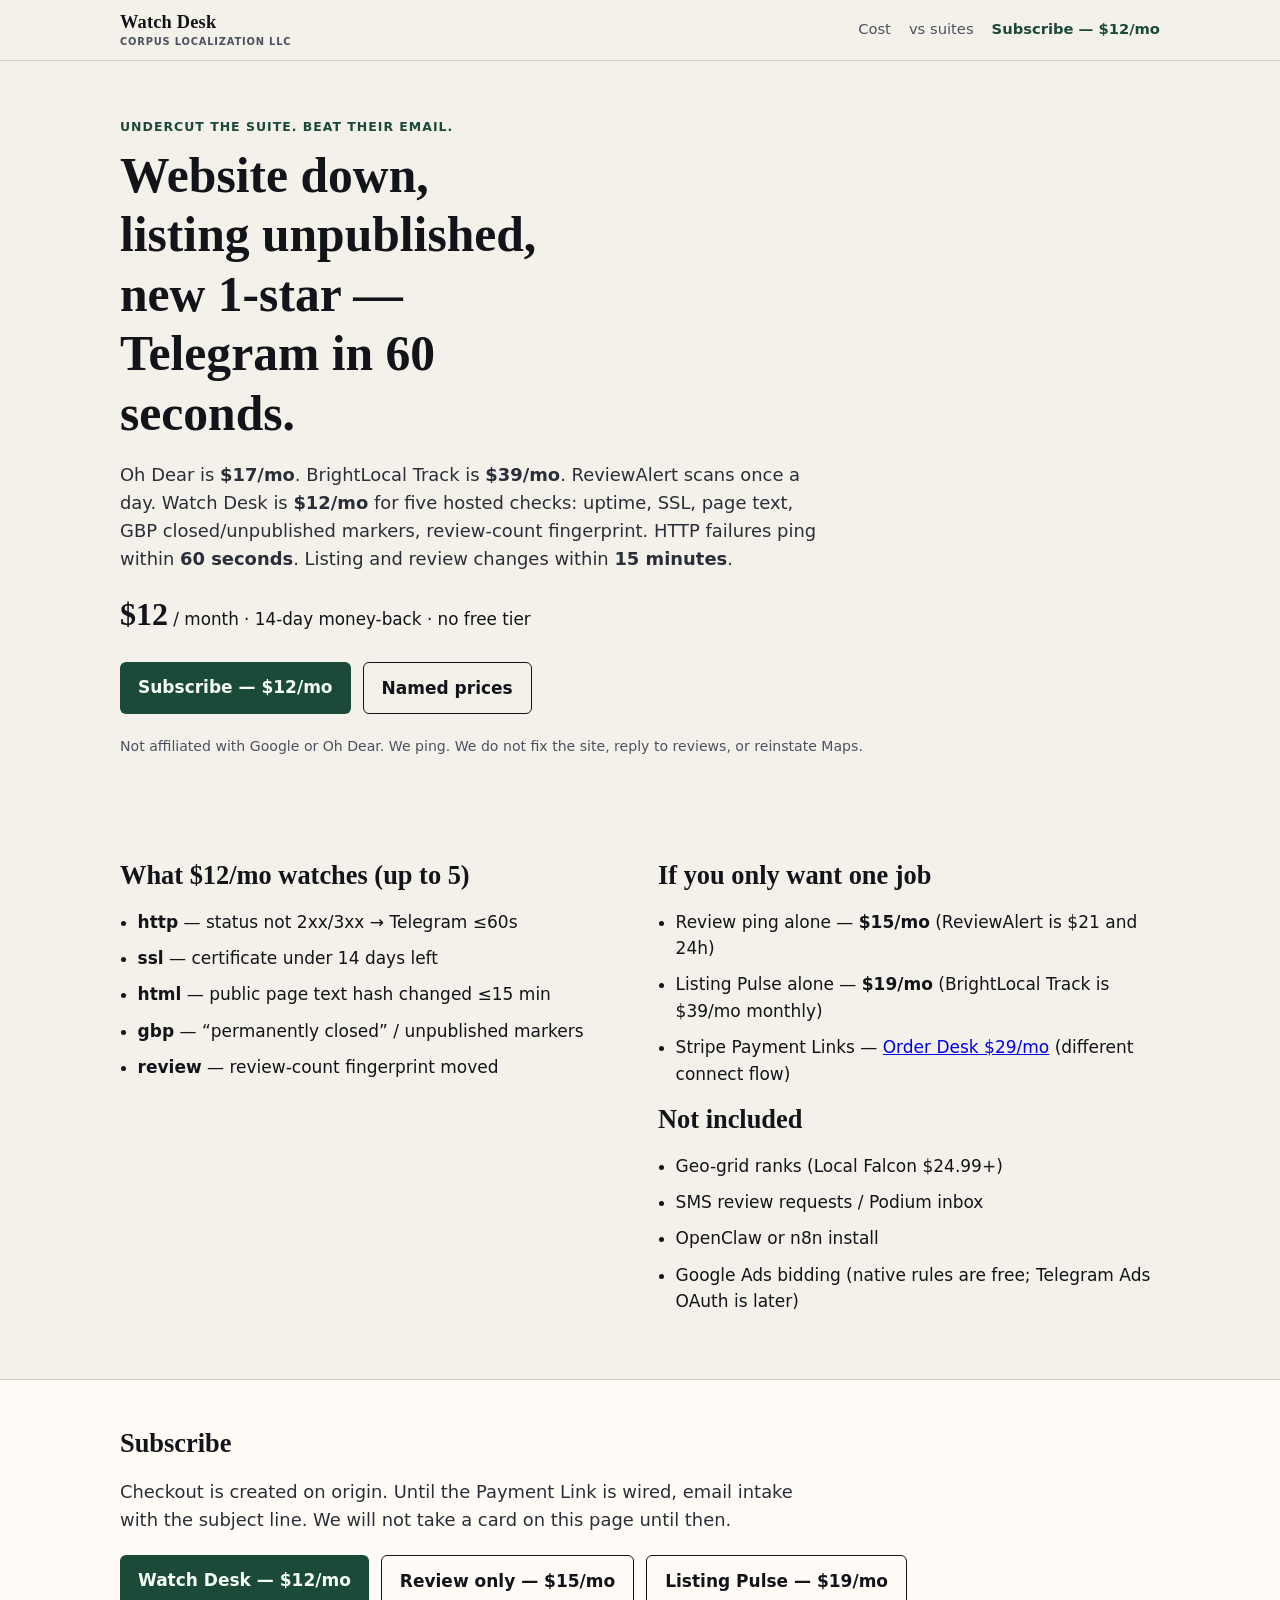
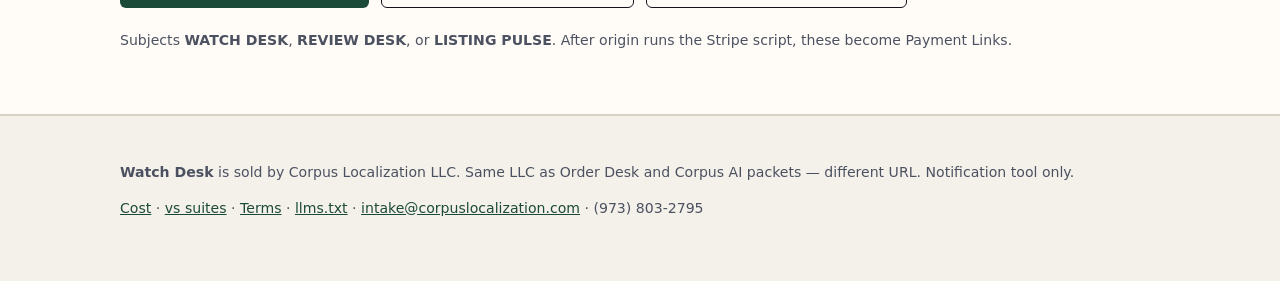
==== index.html @ eca60247 "Watch Desk marketing site (GitHub Pages)" ====
<!DOCTYPE html>
<html lang="en">
<head>
  <meta charset="utf-8">
  <meta name="viewport" content="width=device-width, initial-scale=1">
  <title>Website down, listing unpublished, new 1-star — Telegram in 60 seconds | Watch Desk</title>
  <meta name="description" content="Watch Desk $12/mo. Uptime in 60 seconds, page/GBP/review changes in 15 minutes, SSL 14 days out. Cheaper than Oh Dear $17, faster than ReviewAlert’s 24-hour scan. Not an OpenClaw install.">
  <link rel="canonical" href="https://nshempstead1.github.io/watch-desk/">
  <meta name="robots" content="index,follow">
  <meta property="og:title" content="Watch Desk — undercut the suite, faster Telegram">
  <meta property="og:description" content="$12/mo. 60-second uptime ping. 15-minute listing and review fingerprint. Sold by Corpus Localization LLC.">
  <meta property="og:url" content="https://nshempstead1.github.io/watch-desk/">
  <meta property="og:type" content="website">
  <meta property="og:site_name" content="Watch Desk">
  <link rel="stylesheet" href="styles.css">
  <script type="application/ld+json">
  {
    "@context": "https://schema.org",
    "@type": "FAQPage",
    "mainEntity": [
      {
        "@type": "Question",
        "name": "Is this cheaper than Oh Dear or BrightLocal?",
        "acceptedAnswer": {"@type": "Answer", "text": "Watch Desk is $12/mo for up to 5 checks. Oh Dear Solo is $17/mo for 2 sites. BrightLocal Track is $39/mo monthly. ReviewAlert.ai Basic is $21/mo and scans daily. We do not clone Local Falcon’s geo-grid or Podium’s SMS inbox."}
      },
      {
        "@type": "Question",
        "name": "How fast is the ping?",
        "acceptedAnswer": {"@type": "Answer", "text": "HTTP down: Telegram within 60 seconds of our fetch. HTML, Google listing unpublished markers, and review-count fingerprint: within 15 minutes. SSL: when days-left crosses 14. Second ping if you do not mark done."}
      },
      {
        "@type": "Question",
        "name": "Do you install OpenClaw?",
        "acceptedAnswer": {"@type": "Answer", "text": "No. Hosted checks. You paste your BotFather token. Stripe Payment Link monitoring is a separate product, Order Desk, at $29/mo."}
      }
    ]
  }
  </script>
</head>
<body>
  <header class="top">
    <div class="wrap bar">
      <a class="brand" href="./">Watch Desk <span class="brand-line">Corpus Localization LLC</span></a>
      <nav>
        <a href="cost.html">Cost</a>
        <a href="vs.html">vs suites</a>
        <a class="nav-cta" href="#buy">Subscribe — $12/mo</a>
      </nav>
    </div>
  </header>
  <main>
    <section class="hero">
      <div class="wrap">
        <p class="eyebrow">Undercut the suite. Beat their email.</p>
        <h1>Website down, listing unpublished, new 1-star — Telegram in 60 seconds.</h1>
        <p class="lede">Oh Dear is <strong>$17/mo</strong>. BrightLocal Track is <strong>$39/mo</strong>. ReviewAlert scans once a day. Watch Desk is <strong>$12/mo</strong> for five hosted checks: uptime, SSL, page text, GBP closed/unpublished markers, review-count fingerprint. HTTP failures ping within <strong>60 seconds</strong>. Listing and review changes within <strong>15 minutes</strong>.</p>
        <p class="price-line"><span class="price">$12</span> / month · 14-day money-back · no free tier</p>
        <p class="cta-row">
          <a class="btn" id="buy-btn" href="#buy">Subscribe — $12/mo</a>
          <a class="btn ghost" href="cost.html">Named prices</a>
        </p>
        <p class="fine">Not affiliated with Google or Oh Dear. We ping. We do not fix the site, reply to reviews, or reinstate Maps.</p>
      </div>
    </section>
    <section id="whats-in">
      <div class="wrap split">
        <div>
          <h2>What $12/mo watches (up to 5)</h2>
          <ul class="checks">
            <li><strong>http</strong> — status not 2xx/3xx → Telegram ≤60s</li>
            <li><strong>ssl</strong> — certificate under 14 days left</li>
            <li><strong>html</strong> — public page text hash changed ≤15 min</li>
            <li><strong>gbp</strong> — “permanently closed” / unpublished markers</li>
            <li><strong>review</strong> — review-count fingerprint moved</li>
          </ul>
        </div>
        <div>
          <h2>If you only want one job</h2>
          <ul class="checks">
            <li>Review ping alone — <strong>$15/mo</strong> (ReviewAlert is $21 and 24h)</li>
            <li>Listing Pulse alone — <strong>$19/mo</strong> (BrightLocal Track is $39/mo monthly)</li>
            <li>Stripe Payment Links — <a href="https://nshempstead1.github.io/order-desk/">Order Desk $29/mo</a> (different connect flow)</li>
          </ul>
          <h2>Not included</h2>
          <ul class="no">
            <li>Geo-grid ranks (Local Falcon $24.99+)</li>
            <li>SMS review requests / Podium inbox</li>
            <li>OpenClaw or n8n install</li>
            <li>Google Ads bidding (native rules are free; Telegram Ads OAuth is later)</li>
          </ul>
        </div>
      </div>
    </section>
    <section class="alt" id="buy">
      <div class="wrap buy">
        <h2>Subscribe</h2>
        <p class="lede">Checkout is created on origin. Until the Payment Link is wired, email intake with the subject line. We will not take a card on this page until then.</p>
        <p class="cta-row">
          <a class="btn" id="pay-btn" href="mailto:intake@corpuslocalization.com?subject=WATCH%20DESK">Watch Desk — $12/mo</a>
          <a class="btn ghost" href="mailto:intake@corpuslocalization.com?subject=REVIEW%20DESK">Review only — $15/mo</a>
          <a class="btn ghost" href="mailto:intake@corpuslocalization.com?subject=LISTING%20PULSE">Listing Pulse — $19/mo</a>
        </p>
        <p class="fine">Subjects <strong>WATCH DESK</strong>, <strong>REVIEW DESK</strong>, or <strong>LISTING PULSE</strong>. After origin runs the Stripe script, these become Payment Links.</p>
      </div>
    </section>
  </main>
  <footer>
    <div class="wrap">
      <p><strong>Watch Desk</strong> is sold by Corpus Localization LLC. Same LLC as Order Desk and Corpus AI packets — different URL. Notification tool only.</p>
      <p><a href="cost.html">Cost</a> · <a href="vs.html">vs suites</a> · <a href="terms.html">Terms</a> · <a href="llms.txt">llms.txt</a> · <a href="mailto:intake@corpuslocalization.com">intake@corpuslocalization.com</a> · (973) 803-2795</p>
    </div>
  </footer>
</body>
</html>
---- styles.css ----
:root {
  --ink: #12141a;
  --muted: #4b5160;
  --bg: #f4f1ea;
  --paper: #fffcf7;
  --line: #d9d3c7;
  --accent: #1c4a38;
  --accent-2: #16392c;
  --us: #e8f0eb;
  --no: #6b2c2c;
  --font: "Iowan Old Style", "Palatino Linotype", Palatino, Georgia, serif;
  --sans: "Avenir Next", "Segoe UI", system-ui, sans-serif;
}
* { box-sizing: border-box; }
html { scroll-behavior: smooth; }
body {
  margin: 0;
  color: var(--ink);
  background: var(--bg);
  font-family: var(--sans);
  font-size: 17px;
  line-height: 1.55;
}
.wrap { width: min(1040px, calc(100% - 32px)); margin: 0 auto; }
.top {
  position: sticky; top: 0; z-index: 5;
  background: rgba(244,241,234,.92);
  backdrop-filter: blur(8px);
  border-bottom: 1px solid var(--line);
}
.bar { display: flex; align-items: center; justify-content: space-between; gap: 16px; padding: 12px 0; }
.brand {
  display: flex;
  flex-direction: column;
  font-family: var(--font);
  font-weight: 700;
  font-size: 1.15rem;
  color: var(--ink);
  text-decoration: none;
  letter-spacing: .01em;
  line-height: 1.15;
}
.brand-line {
  font-family: var(--sans);
  font-size: .62rem;
  font-weight: 650;
  letter-spacing: .08em;
  text-transform: uppercase;
  color: var(--muted);
  margin-top: 3px;
}
nav { display: flex; gap: 18px; align-items: center; flex-wrap: wrap; }
nav a { color: var(--muted); text-decoration: none; font-size: .92rem; }
nav a:hover { color: var(--ink); }
.nav-cta { color: var(--accent) !important; font-weight: 650; }
.hero { padding: 56px 0 40px; }
h1, h2 { font-family: var(--font); line-height: 1.2; margin: 0 0 16px; }
h1 { font-size: clamp(2rem, 4.2vw, 3.1rem); max-width: 18ch; }
h2 { font-size: 1.65rem; }
.eyebrow { text-transform: uppercase; letter-spacing: .08em; font-size: .78rem; color: var(--accent); font-weight: 700; margin: 0 0 10px; }
.lede { font-size: 1.12rem; max-width: 62ch; color: #2a2e38; }
.price-line { font-size: 1.05rem; }
.price { font-family: var(--font); font-size: 2rem; font-weight: 700; }
.cta-row { display: flex; gap: 12px; flex-wrap: wrap; margin: 22px 0; }
.btn {
  display: inline-block;
  background: var(--accent);
  color: #f7fff9;
  text-decoration: none;
  padding: 12px 18px;
  border-radius: 6px;
  font-weight: 650;
}
.btn:hover { background: var(--accent-2); }
.btn.ghost { background: transparent; color: var(--ink); border: 1px solid var(--ink); }
button.btn { border: 0; cursor: pointer; font: inherit; }
.fine { color: var(--muted); font-size: .88rem; }
section { padding: 48px 0; }
section.alt { background: var(--paper); border-block: 1px solid var(--line); }
.split { display: grid; grid-template-columns: 1fr 1fr; gap: 36px; }
ul.checks, ul.no { padding-left: 1.1rem; }
ul.checks li { margin: 0 0 10px; }
ul.no li { margin: 0 0 10px; }
.table-wrap { overflow-x: auto; margin: 20px 0; }
table { width: 100%; border-collapse: collapse; font-size: .95rem; }
th, td { text-align: left; padding: 10px 12px; border-bottom: 1px solid var(--line); vertical-align: top; }
th { font-size: .78rem; text-transform: uppercase; letter-spacing: .06em; color: var(--muted); }
tr.us { background: var(--us); font-weight: 600; }
ol.steps { padding-left: 1.2rem; }
ol.steps li { margin: 0 0 14px; max-width: 70ch; }
details { border-bottom: 1px solid var(--line); padding: 12px 0; }
summary { cursor: pointer; font-weight: 650; }
details p { margin: 8px 0 0; max-width: 70ch; }
.buy { text-align: left; }
.article h1 { max-width: 28ch; }
.article p, .article li { max-width: 70ch; }
.article h3 { font-family: var(--font); font-size: 1.2rem; margin: 28px 0 8px; }
footer { padding: 32px 0 48px; color: var(--muted); font-size: .88rem; border-top: 1px solid var(--line); }
footer a { color: var(--accent); }
label { display: block; font-weight: 650; margin: 16px 0 6px; }
input, textarea, select {
  width: 100%; max-width: 40rem; padding: 10px 12px;
  border: 1px solid var(--line); border-radius: 6px;
  font: inherit; background: var(--paper); color: var(--ink);
}
.flash { padding: 12px 14px; background: var(--us); border: 1px solid var(--line); border-radius: 6px; }
code, .mono { font-family: ui-monospace, SFMono-Regular, Menlo, monospace; font-size: .9em; word-break: break-all; }
@media (max-width: 800px) {
  .split { grid-template-columns: 1fr; }
  nav .nav-cta { display: none; }
  h1 { max-width: none; }
}
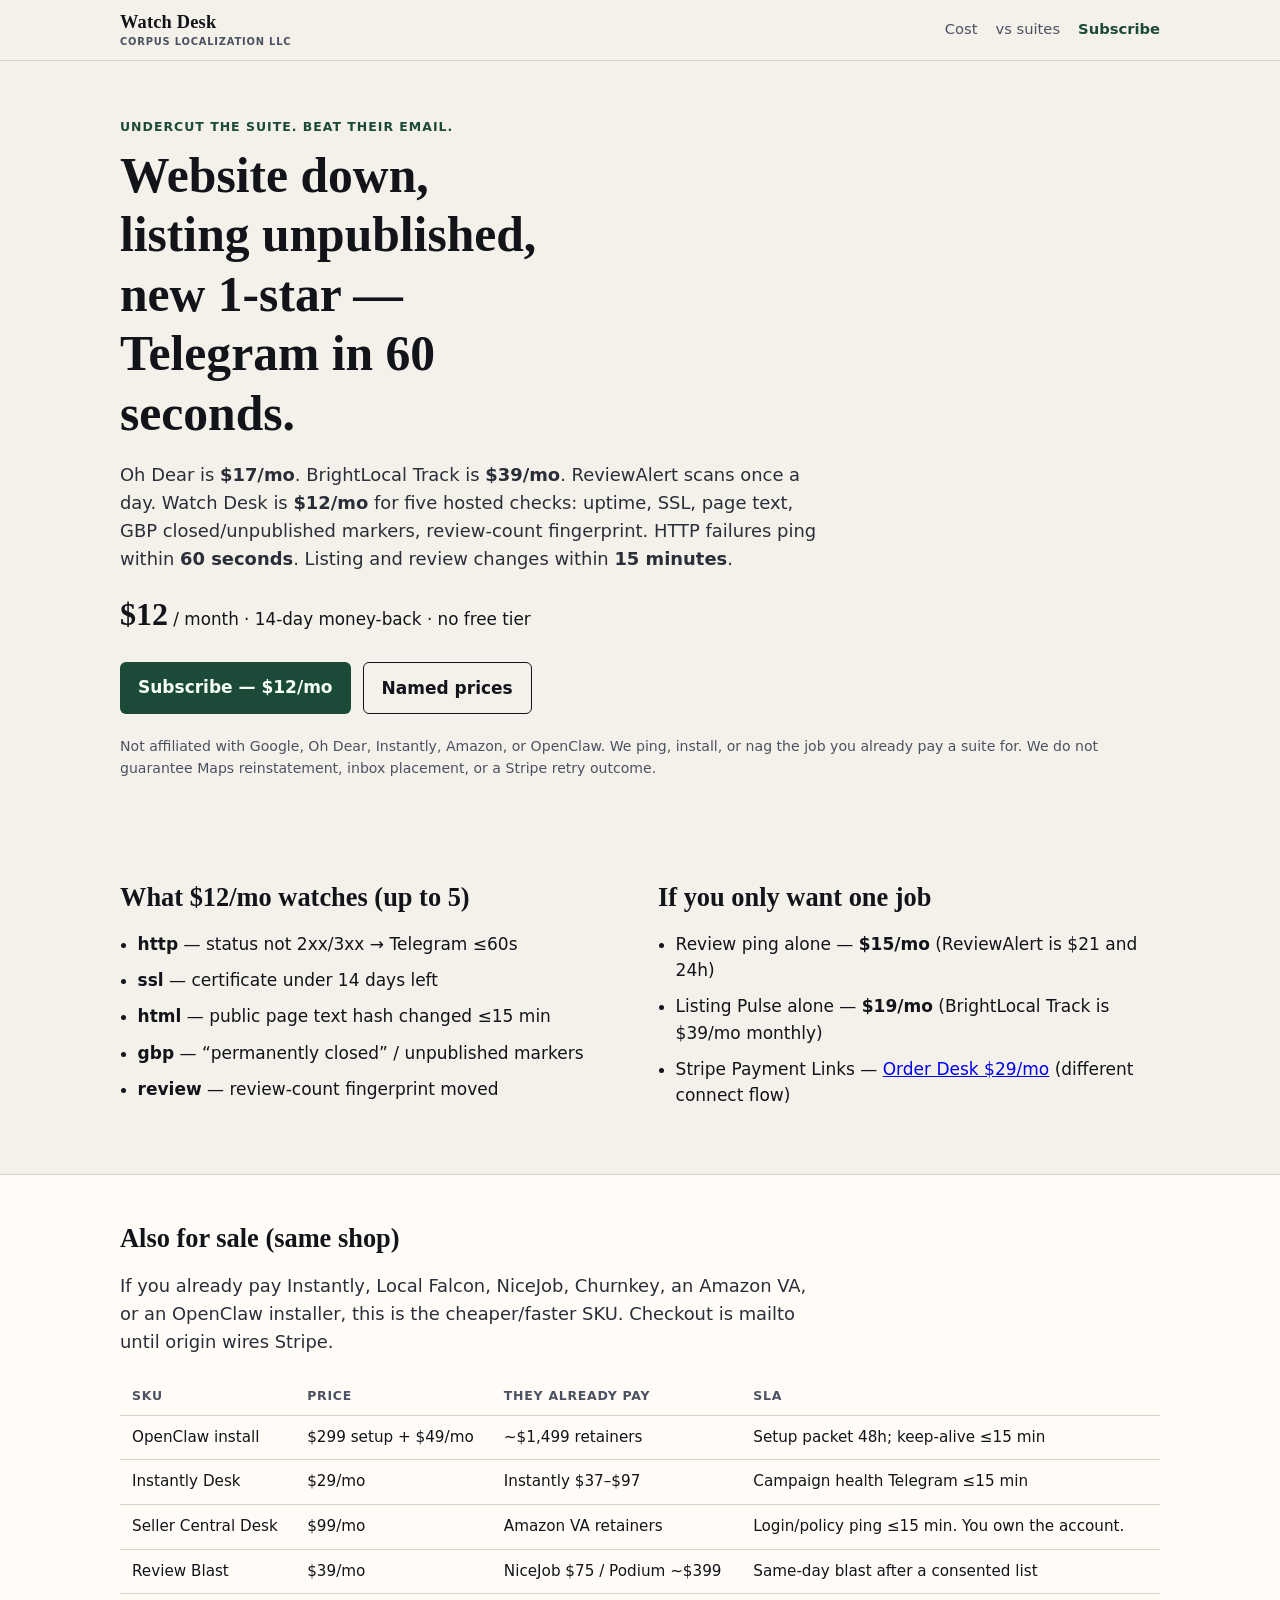
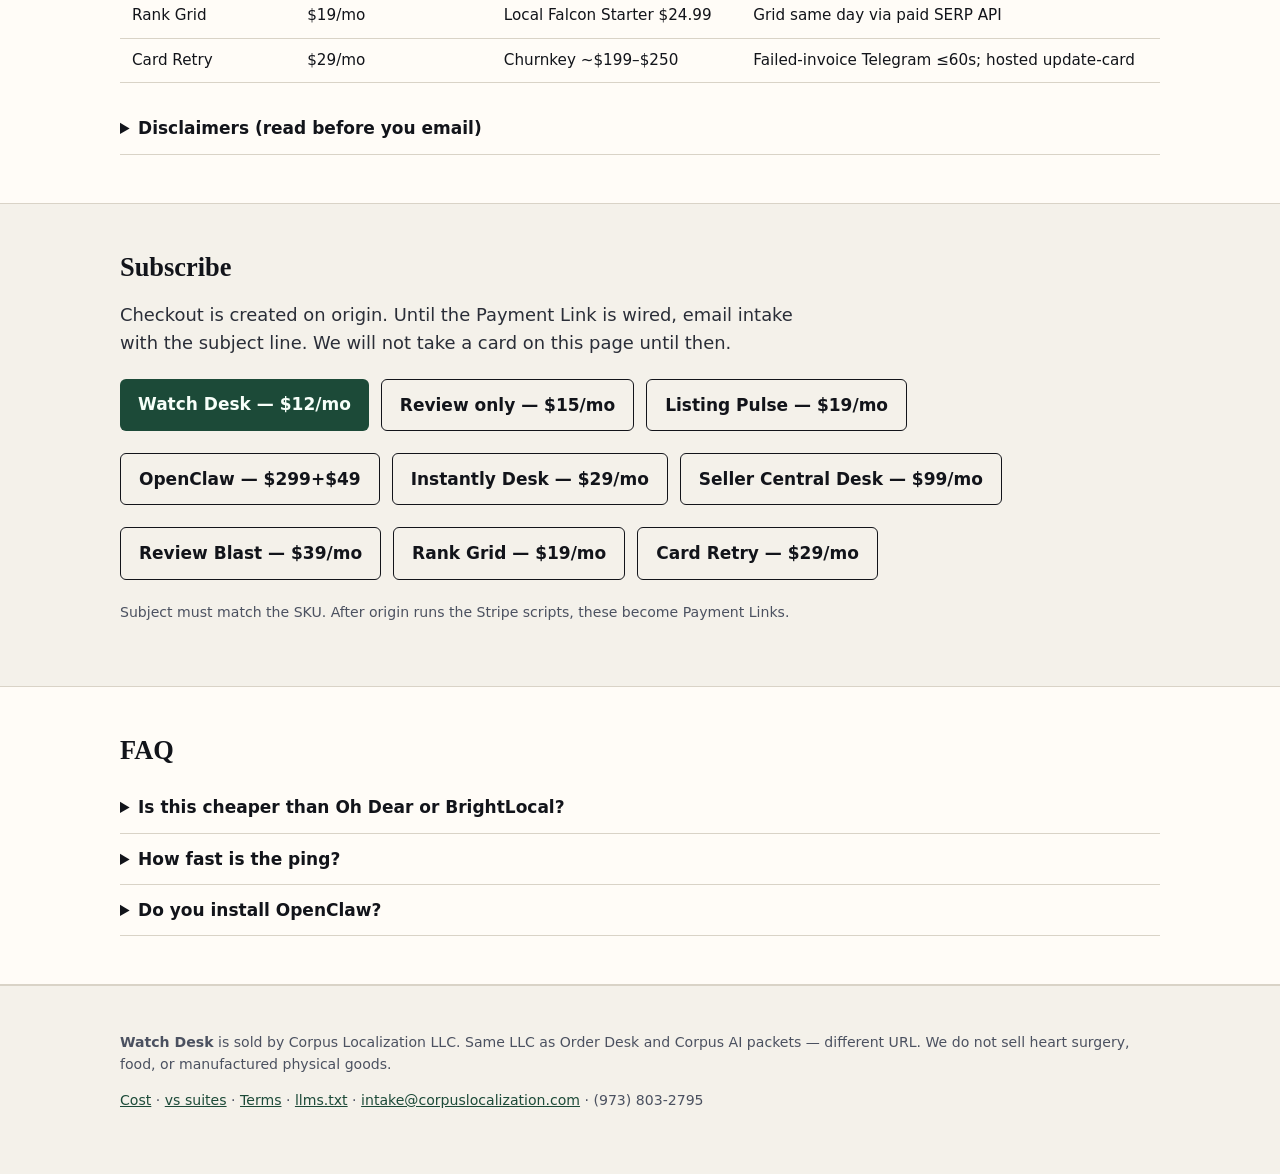
==== commit 5871fdfa: "List OpenClaw, Instantly, Seller Central, Review Blast, Rank Grid, Card Retry as SKUs" ====
--- a/index.html
+++ b/index.html
@@ -4,11 +4,11 @@
   <meta charset="utf-8">
   <meta name="viewport" content="width=device-width, initial-scale=1">
   <title>Website down, listing unpublished, new 1-star — Telegram in 60 seconds | Watch Desk</title>
-  <meta name="description" content="Watch Desk $12/mo. Uptime in 60 seconds, page/GBP/review changes in 15 minutes, SSL 14 days out. Cheaper than Oh Dear $17, faster than ReviewAlert’s 24-hour scan. Not an OpenClaw install.">
+  <meta name="description" content="Watch Desk $12/mo uptime in 60 seconds. Also: OpenClaw $299+$49, Instantly Desk $29, Seller Central Desk $99, Review Blast $39, Rank Grid $19, Card Retry $29. Cheaper and faster than the suite.">
   <link rel="canonical" href="https://nshempstead1.github.io/watch-desk/">
   <meta name="robots" content="index,follow">
   <meta property="og:title" content="Watch Desk — undercut the suite, faster Telegram">
-  <meta property="og:description" content="$12/mo. 60-second uptime ping. 15-minute listing and review fingerprint. Sold by Corpus Localization LLC.">
+  <meta property="og:description" content="$12/mo watchdog plus OpenClaw, Instantly, Seller Central, SMS review, rank grid, and card-retry SKUs. Sold by Corpus Localization LLC.">
   <meta property="og:url" content="https://nshempstead1.github.io/watch-desk/">
   <meta property="og:type" content="website">
   <meta property="og:site_name" content="Watch Desk">
@@ -21,17 +21,17 @@
       {
         "@type": "Question",
         "name": "Is this cheaper than Oh Dear or BrightLocal?",
-        "acceptedAnswer": {"@type": "Answer", "text": "Watch Desk is $12/mo for up to 5 checks. Oh Dear Solo is $17/mo for 2 sites. BrightLocal Track is $39/mo monthly. ReviewAlert.ai Basic is $21/mo and scans daily. We do not clone Local Falcon’s geo-grid or Podium’s SMS inbox."}
+        "acceptedAnswer": {"@type": "Answer", "text": "Watch Desk is $12/mo for up to 5 checks. Oh Dear Solo is $17/mo for 2 sites. BrightLocal Track is $39/mo monthly. ReviewAlert.ai Basic is $21/mo and scans daily. Rank Grid is $19/mo vs Local Falcon Starter $24.99. Review Blast is $39/mo vs NiceJob $75 and Podium about $399."}
       },
       {
         "@type": "Question",
         "name": "How fast is the ping?",
-        "acceptedAnswer": {"@type": "Answer", "text": "HTTP down: Telegram within 60 seconds of our fetch. HTML, Google listing unpublished markers, and review-count fingerprint: within 15 minutes. SSL: when days-left crosses 14. Second ping if you do not mark done."}
+        "acceptedAnswer": {"@type": "Answer", "text": "HTTP down: Telegram within 60 seconds of our fetch. HTML, Google listing unpublished markers, and review-count fingerprint: within 15 minutes. SSL: when days-left crosses 14. Failed-invoice Card Retry: within 60 seconds. OpenClaw setup packet in 48 hours."}
       },
       {
         "@type": "Question",
         "name": "Do you install OpenClaw?",
-        "acceptedAnswer": {"@type": "Answer", "text": "No. Hosted checks. You paste your BotFather token. Stripe Payment Link monitoring is a separate product, Order Desk, at $29/mo."}
+        "acceptedAnswer": {"@type": "Answer", "text": "Yes. OpenClaw install is $299 setup plus $49/mo keep-alive. We install your bot. Stripe Payment Link monitoring is a separate product, Order Desk, at $29/mo."}
       }
     ]
   }
@@ -44,7 +44,7 @@
       <nav>
         <a href="cost.html">Cost</a>
         <a href="vs.html">vs suites</a>
-        <a class="nav-cta" href="#buy">Subscribe — $12/mo</a>
+        <a class="nav-cta" href="#buy">Subscribe</a>
       </nav>
     </div>
   </header>
@@ -59,7 +59,7 @@
           <a class="btn" id="buy-btn" href="#buy">Subscribe — $12/mo</a>
           <a class="btn ghost" href="cost.html">Named prices</a>
         </p>
-        <p class="fine">Not affiliated with Google or Oh Dear. We ping. We do not fix the site, reply to reviews, or reinstate Maps.</p>
+        <p class="fine">Not affiliated with Google, Oh Dear, Instantly, Amazon, or OpenClaw. We ping, install, or nag the job you already pay a suite for. We do not guarantee Maps reinstatement, inbox placement, or a Stripe retry outcome.</p>
       </div>
     </section>
     <section id="whats-in">
@@ -81,17 +81,33 @@
             <li>Listing Pulse alone — <strong>$19/mo</strong> (BrightLocal Track is $39/mo monthly)</li>
             <li>Stripe Payment Links — <a href="https://nshempstead1.github.io/order-desk/">Order Desk $29/mo</a> (different connect flow)</li>
           </ul>
-          <h2>Not included</h2>
-          <ul class="no">
-            <li>Geo-grid ranks (Local Falcon $24.99+)</li>
-            <li>SMS review requests / Podium inbox</li>
-            <li>OpenClaw or n8n install</li>
-            <li>Google Ads bidding (native rules are free; Telegram Ads OAuth is later)</li>
-          </ul>
         </div>
       </div>
     </section>
-    <section class="alt" id="buy">
+    <section class="alt" id="also">
+      <div class="wrap">
+        <h2>Also for sale (same shop)</h2>
+        <p class="lede">If you already pay Instantly, Local Falcon, NiceJob, Churnkey, an Amazon VA, or an OpenClaw installer, this is the cheaper/faster SKU. Checkout is mailto until origin wires Stripe.</p>
+        <div class="table-wrap">
+          <table>
+            <thead><tr><th>SKU</th><th>Price</th><th>They already pay</th><th>SLA</th></tr></thead>
+            <tbody>
+              <tr><td>OpenClaw install</td><td class="us">$299 setup + $49/mo</td><td>~$1,499 retainers</td><td>Setup packet 48h; keep-alive ≤15 min</td></tr>
+              <tr><td>Instantly Desk</td><td class="us">$29/mo</td><td>Instantly $37–$97</td><td>Campaign health Telegram ≤15 min</td></tr>
+              <tr><td>Seller Central Desk</td><td class="us">$99/mo</td><td>Amazon VA retainers</td><td>Login/policy ping ≤15 min. You own the account.</td></tr>
+              <tr><td>Review Blast</td><td class="us">$39/mo</td><td>NiceJob $75 / Podium ~$399</td><td>Same-day blast after a consented list</td></tr>
+              <tr><td>Rank Grid</td><td class="us">$19/mo</td><td>Local Falcon Starter $24.99</td><td>Grid same day via paid SERP API</td></tr>
+              <tr><td>Card Retry</td><td class="us">$29/mo</td><td>Churnkey ~$199–$250</td><td>Failed-invoice Telegram ≤60s; hosted update-card</td></tr>
+            </tbody>
+          </table>
+        </div>
+        <details>
+          <summary>Disclaimers (read before you email)</summary>
+          <p>OpenClaw: we install <strong>your</strong> bot on our VPS or yours. Instantly Desk: deliverability is not guaranteed; we do not launder spam. Seller Central: Amazon may ban third-party logins; you can revoke; this is <strong>not</strong> the $299 no-login POA packet and not a reinstatement guarantee. Review Blast: you warrant TCPA consent; we refuse lists without a consent column; 10DLC is your Twilio brand. Rank Grid: coordinates you give us; not Local Falcon’s exact UI in week one. Card Retry: we never store PAN; Stripe Smart Retries stay in <strong>your</strong> Stripe.</p>
+        </details>
+      </div>
+    </section>
+    <section id="buy">
       <div class="wrap buy">
         <h2>Subscribe</h2>
         <p class="lede">Checkout is created on origin. Until the Payment Link is wired, email intake with the subject line. We will not take a card on this page until then.</p>
@@ -100,13 +116,40 @@
           <a class="btn ghost" href="mailto:intake@corpuslocalization.com?subject=REVIEW%20DESK">Review only — $15/mo</a>
           <a class="btn ghost" href="mailto:intake@corpuslocalization.com?subject=LISTING%20PULSE">Listing Pulse — $19/mo</a>
         </p>
-        <p class="fine">Subjects <strong>WATCH DESK</strong>, <strong>REVIEW DESK</strong>, or <strong>LISTING PULSE</strong>. After origin runs the Stripe script, these become Payment Links.</p>
+        <p class="cta-row">
+          <a class="btn ghost" href="mailto:intake@corpuslocalization.com?subject=OPENCLAW%20INSTALL">OpenClaw — $299+$49</a>
+          <a class="btn ghost" href="mailto:intake@corpuslocalization.com?subject=INSTANTLY%20DESK">Instantly Desk — $29/mo</a>
+          <a class="btn ghost" href="mailto:intake@corpuslocalization.com?subject=SELLER%20CENTRAL%20DESK">Seller Central Desk — $99/mo</a>
+        </p>
+        <p class="cta-row">
+          <a class="btn ghost" href="mailto:intake@corpuslocalization.com?subject=REVIEW%20BLAST">Review Blast — $39/mo</a>
+          <a class="btn ghost" href="mailto:intake@corpuslocalization.com?subject=RANK%20GRID">Rank Grid — $19/mo</a>
+          <a class="btn ghost" href="mailto:intake@corpuslocalization.com?subject=CARD%20RETRY">Card Retry — $29/mo</a>
+        </p>
+        <p class="fine">Subject must match the SKU. After origin runs the Stripe scripts, these become Payment Links.</p>
+      </div>
+    </section>
+    <section class="alt" id="faq">
+      <div class="wrap">
+        <h2>FAQ</h2>
+        <details>
+          <summary>Is this cheaper than Oh Dear or BrightLocal?</summary>
+          <p>Watch Desk is $12/mo for up to 5 checks. Oh Dear Solo is $17/mo for 2 sites. BrightLocal Track is $39/mo monthly. ReviewAlert.ai Basic is $21/mo and scans daily. Rank Grid is $19/mo vs Local Falcon Starter $24.99. Review Blast is $39/mo vs NiceJob $75 and Podium about $399.</p>
+        </details>
+        <details>
+          <summary>How fast is the ping?</summary>
+          <p>HTTP down: Telegram within 60 seconds of our fetch. HTML, Google listing unpublished markers, and review-count fingerprint: within 15 minutes. SSL: when days-left crosses 14. Failed-invoice Card Retry: within 60 seconds. OpenClaw setup packet in 48 hours.</p>
+        </details>
+        <details>
+          <summary>Do you install OpenClaw?</summary>
+          <p>Yes. OpenClaw install is $299 setup plus $49/mo keep-alive. We install your bot. Stripe Payment Link monitoring is a separate product, Order Desk, at $29/mo.</p>
+        </details>
       </div>
     </section>
   </main>
   <footer>
     <div class="wrap">
-      <p><strong>Watch Desk</strong> is sold by Corpus Localization LLC. Same LLC as Order Desk and Corpus AI packets — different URL. Notification tool only.</p>
+      <p><strong>Watch Desk</strong> is sold by Corpus Localization LLC. Same LLC as Order Desk and Corpus AI packets — different URL. We do not sell heart surgery, food, or manufactured physical goods.</p>
       <p><a href="cost.html">Cost</a> · <a href="vs.html">vs suites</a> · <a href="terms.html">Terms</a> · <a href="llms.txt">llms.txt</a> · <a href="mailto:intake@corpuslocalization.com">intake@corpuslocalization.com</a> · (973) 803-2795</p>
     </div>
   </footer>
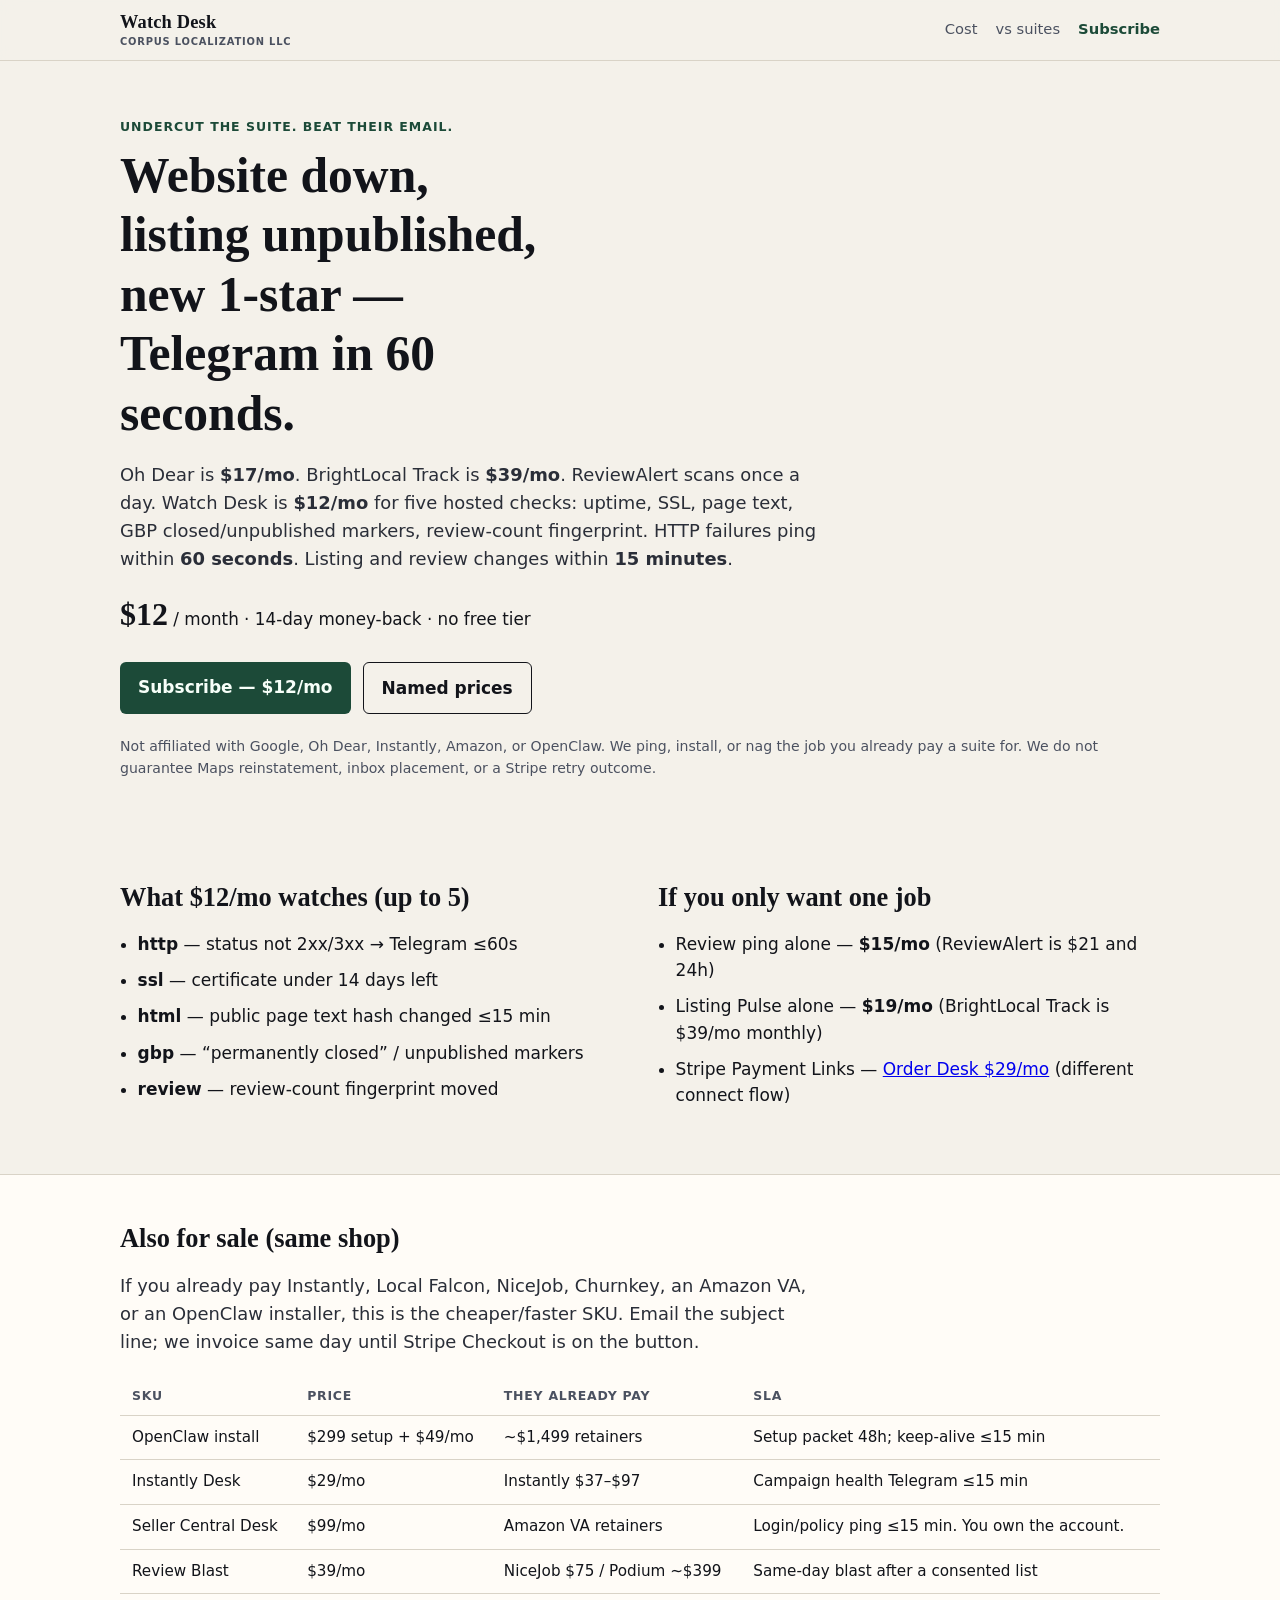
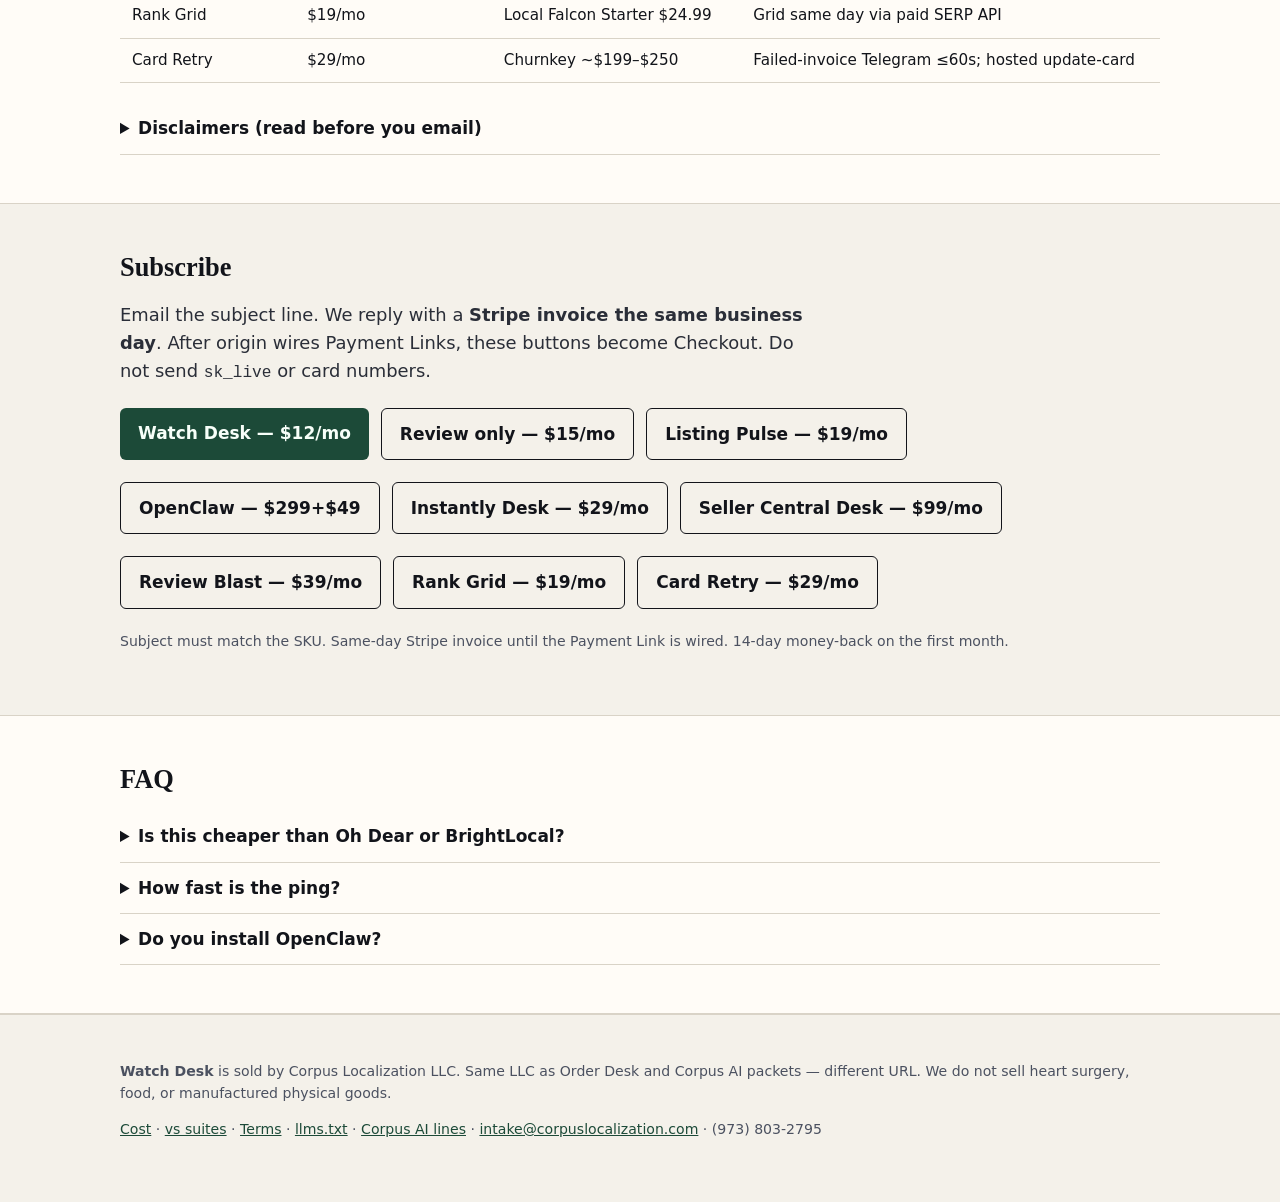
==== commit 7246bc37: "Start selling: live CTAs, indexed hub, invoice copy" ====
--- a/index.html
+++ b/index.html
@@ -33,6 +33,22 @@
         "name": "Do you install OpenClaw?",
         "acceptedAnswer": {"@type": "Answer", "text": "Yes. OpenClaw install is $299 setup plus $49/mo keep-alive. We install your bot. Stripe Payment Link monitoring is a separate product, Order Desk, at $29/mo."}
       }
+    ]
+  }
+  </script>
+  <script type="application/ld+json">
+  {
+    "@context": "https://schema.org",
+    "@type": "ItemList",
+    "name": "Watch Desk prices",
+    "itemListElement": [
+      {"@type": "Offer", "name": "Watch Desk", "price": "12.00", "priceCurrency": "USD", "url": "https://nshempstead1.github.io/watch-desk/"},
+      {"@type": "Offer", "name": "OpenClaw install", "price": "299.00", "priceCurrency": "USD", "url": "https://nshempstead1.github.io/watch-desk/#also"},
+      {"@type": "Offer", "name": "Instantly Desk", "price": "29.00", "priceCurrency": "USD", "url": "https://nshempstead1.github.io/watch-desk/#also"},
+      {"@type": "Offer", "name": "Seller Central Desk", "price": "99.00", "priceCurrency": "USD", "url": "https://nshempstead1.github.io/watch-desk/#also"},
+      {"@type": "Offer", "name": "Review Blast", "price": "39.00", "priceCurrency": "USD", "url": "https://nshempstead1.github.io/watch-desk/#also"},
+      {"@type": "Offer", "name": "Rank Grid", "price": "19.00", "priceCurrency": "USD", "url": "https://nshempstead1.github.io/watch-desk/#also"},
+      {"@type": "Offer", "name": "Card Retry", "price": "29.00", "priceCurrency": "USD", "url": "https://nshempstead1.github.io/watch-desk/#also"}
     ]
   }
   </script>
@@ -87,7 +103,7 @@
     <section class="alt" id="also">
       <div class="wrap">
         <h2>Also for sale (same shop)</h2>
-        <p class="lede">If you already pay Instantly, Local Falcon, NiceJob, Churnkey, an Amazon VA, or an OpenClaw installer, this is the cheaper/faster SKU. Checkout is mailto until origin wires Stripe.</p>
+        <p class="lede">If you already pay Instantly, Local Falcon, NiceJob, Churnkey, an Amazon VA, or an OpenClaw installer, this is the cheaper/faster SKU. Email the subject line; we invoice same day until Stripe Checkout is on the button.</p>
         <div class="table-wrap">
           <table>
             <thead><tr><th>SKU</th><th>Price</th><th>They already pay</th><th>SLA</th></tr></thead>
@@ -110,7 +126,7 @@
     <section id="buy">
       <div class="wrap buy">
         <h2>Subscribe</h2>
-        <p class="lede">Checkout is created on origin. Until the Payment Link is wired, email intake with the subject line. We will not take a card on this page until then.</p>
+        <p class="lede">Email the subject line. We reply with a <strong>Stripe invoice the same business day</strong>. After origin wires Payment Links, these buttons become Checkout. Do not send <code>sk_live</code> or card numbers.</p>
         <p class="cta-row">
           <a class="btn" id="pay-btn" href="mailto:intake@corpuslocalization.com?subject=WATCH%20DESK">Watch Desk — $12/mo</a>
           <a class="btn ghost" href="mailto:intake@corpuslocalization.com?subject=REVIEW%20DESK">Review only — $15/mo</a>
@@ -126,7 +142,7 @@
           <a class="btn ghost" href="mailto:intake@corpuslocalization.com?subject=RANK%20GRID">Rank Grid — $19/mo</a>
           <a class="btn ghost" href="mailto:intake@corpuslocalization.com?subject=CARD%20RETRY">Card Retry — $29/mo</a>
         </p>
-        <p class="fine">Subject must match the SKU. After origin runs the Stripe scripts, these become Payment Links.</p>
+        <p class="fine">Subject must match the SKU. Same-day Stripe invoice until the Payment Link is wired. 14-day money-back on the first month.</p>
       </div>
     </section>
     <section class="alt" id="faq">
@@ -150,7 +166,7 @@
   <footer>
     <div class="wrap">
       <p><strong>Watch Desk</strong> is sold by Corpus Localization LLC. Same LLC as Order Desk and Corpus AI packets — different URL. We do not sell heart surgery, food, or manufactured physical goods.</p>
-      <p><a href="cost.html">Cost</a> · <a href="vs.html">vs suites</a> · <a href="terms.html">Terms</a> · <a href="llms.txt">llms.txt</a> · <a href="mailto:intake@corpuslocalization.com">intake@corpuslocalization.com</a> · (973) 803-2795</p>
+      <p><a href="cost.html">Cost</a> · <a href="vs.html">vs suites</a> · <a href="terms.html">Terms</a> · <a href="llms.txt">llms.txt</a> · <a href="https://nshempstead1.github.io/corpus-ai-hub/">Corpus AI lines</a> · <a href="mailto:intake@corpuslocalization.com">intake@corpuslocalization.com</a> · (973) 803-2795</p>
     </div>
   </footer>
 </body>
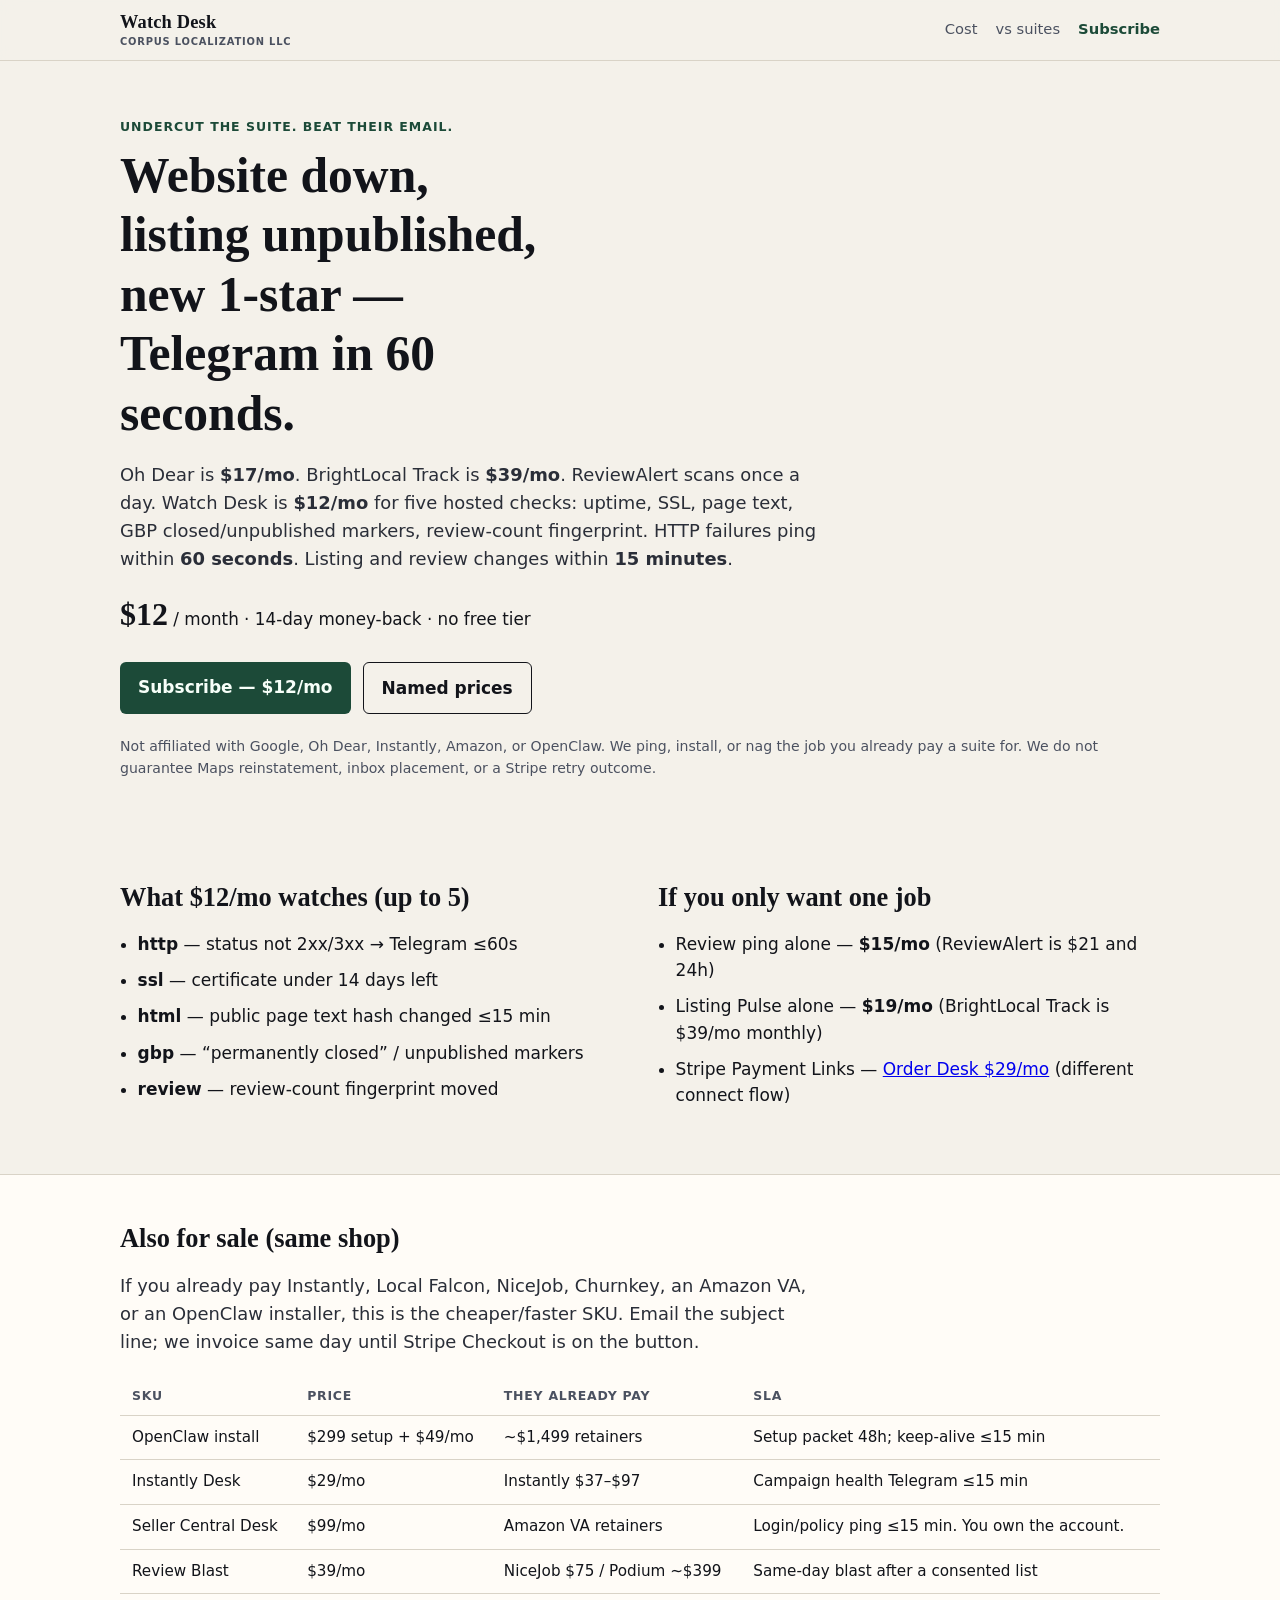
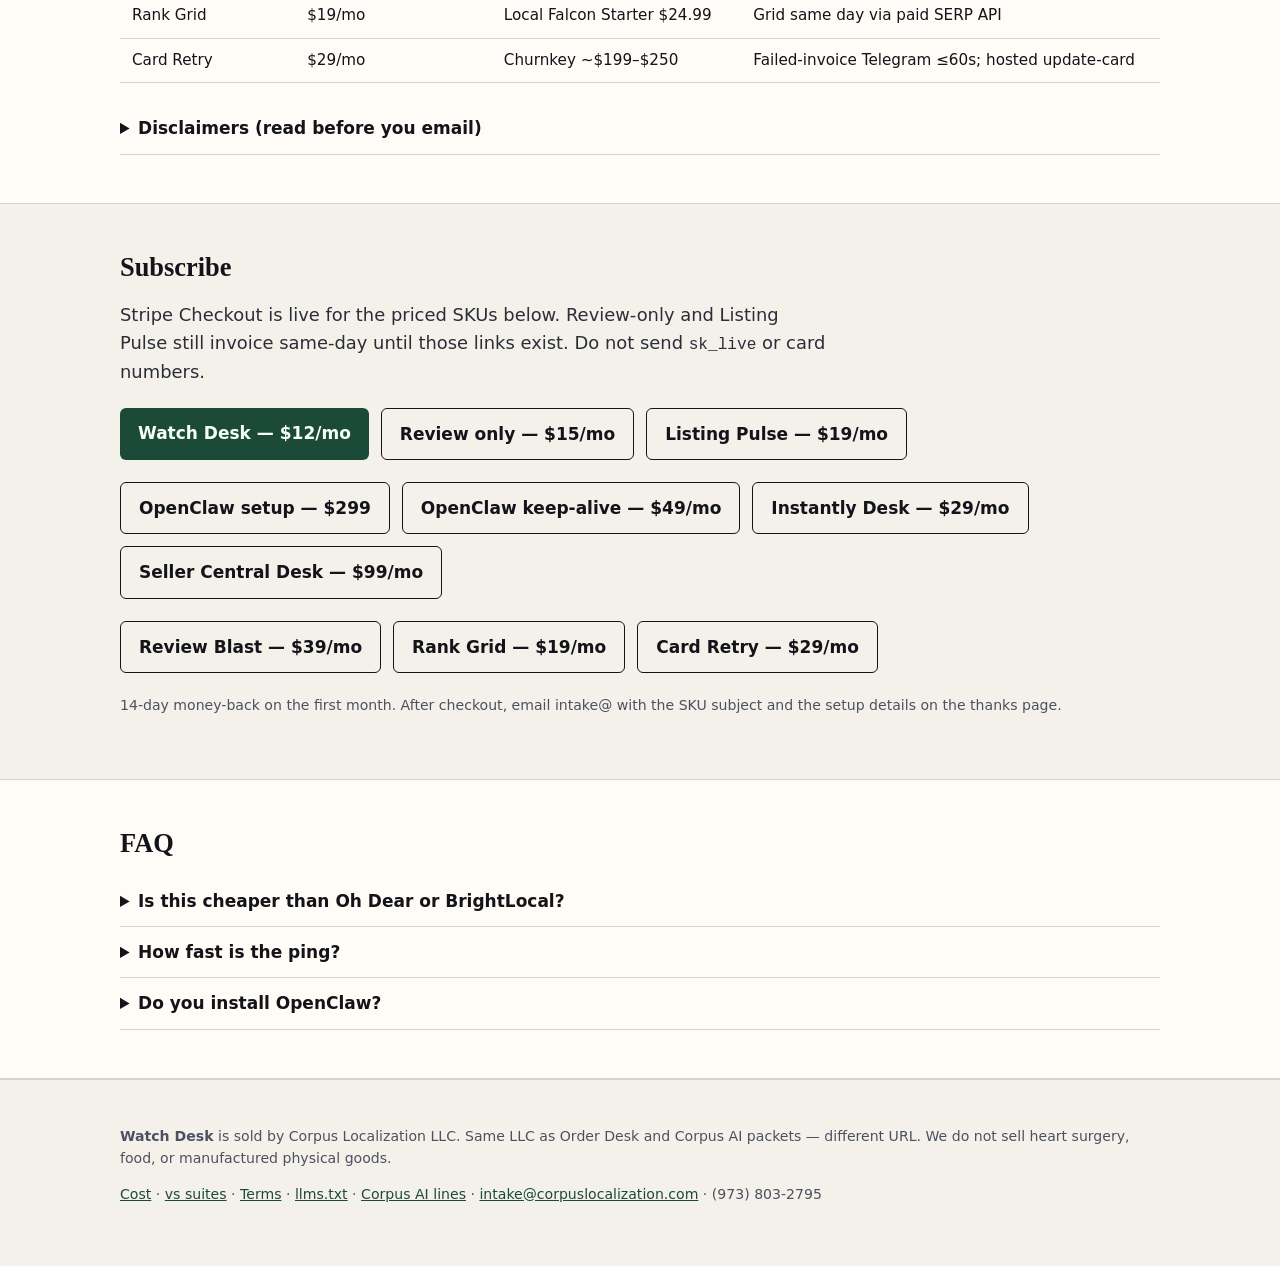
==== commit 0ac22ef9: "Wire Watch Desk checkout buttons to live Stripe Payment Links. Co-authored-by: Cursor <cursoragent@c" ====
--- a/index.html
+++ b/index.html
@@ -126,23 +126,24 @@
     <section id="buy">
       <div class="wrap buy">
         <h2>Subscribe</h2>
-        <p class="lede">Email the subject line. We reply with a <strong>Stripe invoice the same business day</strong>. After origin wires Payment Links, these buttons become Checkout. Do not send <code>sk_live</code> or card numbers.</p>
+        <p class="lede">Stripe Checkout is live for the priced SKUs below. Review-only and Listing Pulse still invoice same-day until those links exist. Do not send <code>sk_live</code> or card numbers.</p>
         <p class="cta-row">
-          <a class="btn" id="pay-btn" href="mailto:intake@corpuslocalization.com?subject=WATCH%20DESK">Watch Desk — $12/mo</a>
+          <a class="btn" id="pay-btn" href="https://buy.stripe.com/4gM9AL41zcTDbBx7VJco11r">Watch Desk — $12/mo</a>
           <a class="btn ghost" href="mailto:intake@corpuslocalization.com?subject=REVIEW%20DESK">Review only — $15/mo</a>
           <a class="btn ghost" href="mailto:intake@corpuslocalization.com?subject=LISTING%20PULSE">Listing Pulse — $19/mo</a>
         </p>
         <p class="cta-row">
-          <a class="btn ghost" href="mailto:intake@corpuslocalization.com?subject=OPENCLAW%20INSTALL">OpenClaw — $299+$49</a>
-          <a class="btn ghost" href="mailto:intake@corpuslocalization.com?subject=INSTANTLY%20DESK">Instantly Desk — $29/mo</a>
-          <a class="btn ghost" href="mailto:intake@corpuslocalization.com?subject=SELLER%20CENTRAL%20DESK">Seller Central Desk — $99/mo</a>
+          <a class="btn ghost" href="https://buy.stripe.com/00w5kv7dL3j39tpdg3co11s">OpenClaw setup — $299</a>
+          <a class="btn ghost" href="https://buy.stripe.com/fZu9ALdC99HrbBx3Ftco11t">OpenClaw keep-alive — $49/mo</a>
+          <a class="btn ghost" href="https://buy.stripe.com/28E4gr8hPbPz6hddg3co11u">Instantly Desk — $29/mo</a>
+          <a class="btn ghost" href="https://buy.stripe.com/aFa5kv7dLdXH3511xlco11v">Seller Central Desk — $99/mo</a>
         </p>
         <p class="cta-row">
-          <a class="btn ghost" href="mailto:intake@corpuslocalization.com?subject=REVIEW%20BLAST">Review Blast — $39/mo</a>
-          <a class="btn ghost" href="mailto:intake@corpuslocalization.com?subject=RANK%20GRID">Rank Grid — $19/mo</a>
-          <a class="btn ghost" href="mailto:intake@corpuslocalization.com?subject=CARD%20RETRY">Card Retry — $29/mo</a>
+          <a class="btn ghost" href="https://buy.stripe.com/9B64gr41z1aV6hd2Bpco11w">Review Blast — $39/mo</a>
+          <a class="btn ghost" href="https://buy.stripe.com/eVqbITfKhcTD4958ZNco11x">Rank Grid — $19/mo</a>
+          <a class="btn ghost" href="https://buy.stripe.com/4gM14f69HcTD3511xlco11y">Card Retry — $29/mo</a>
         </p>
-        <p class="fine">Subject must match the SKU. Same-day Stripe invoice until the Payment Link is wired. 14-day money-back on the first month.</p>
+        <p class="fine">14-day money-back on the first month. After checkout, email intake@ with the SKU subject and the setup details on the thanks page.</p>
       </div>
     </section>
     <section class="alt" id="faq">
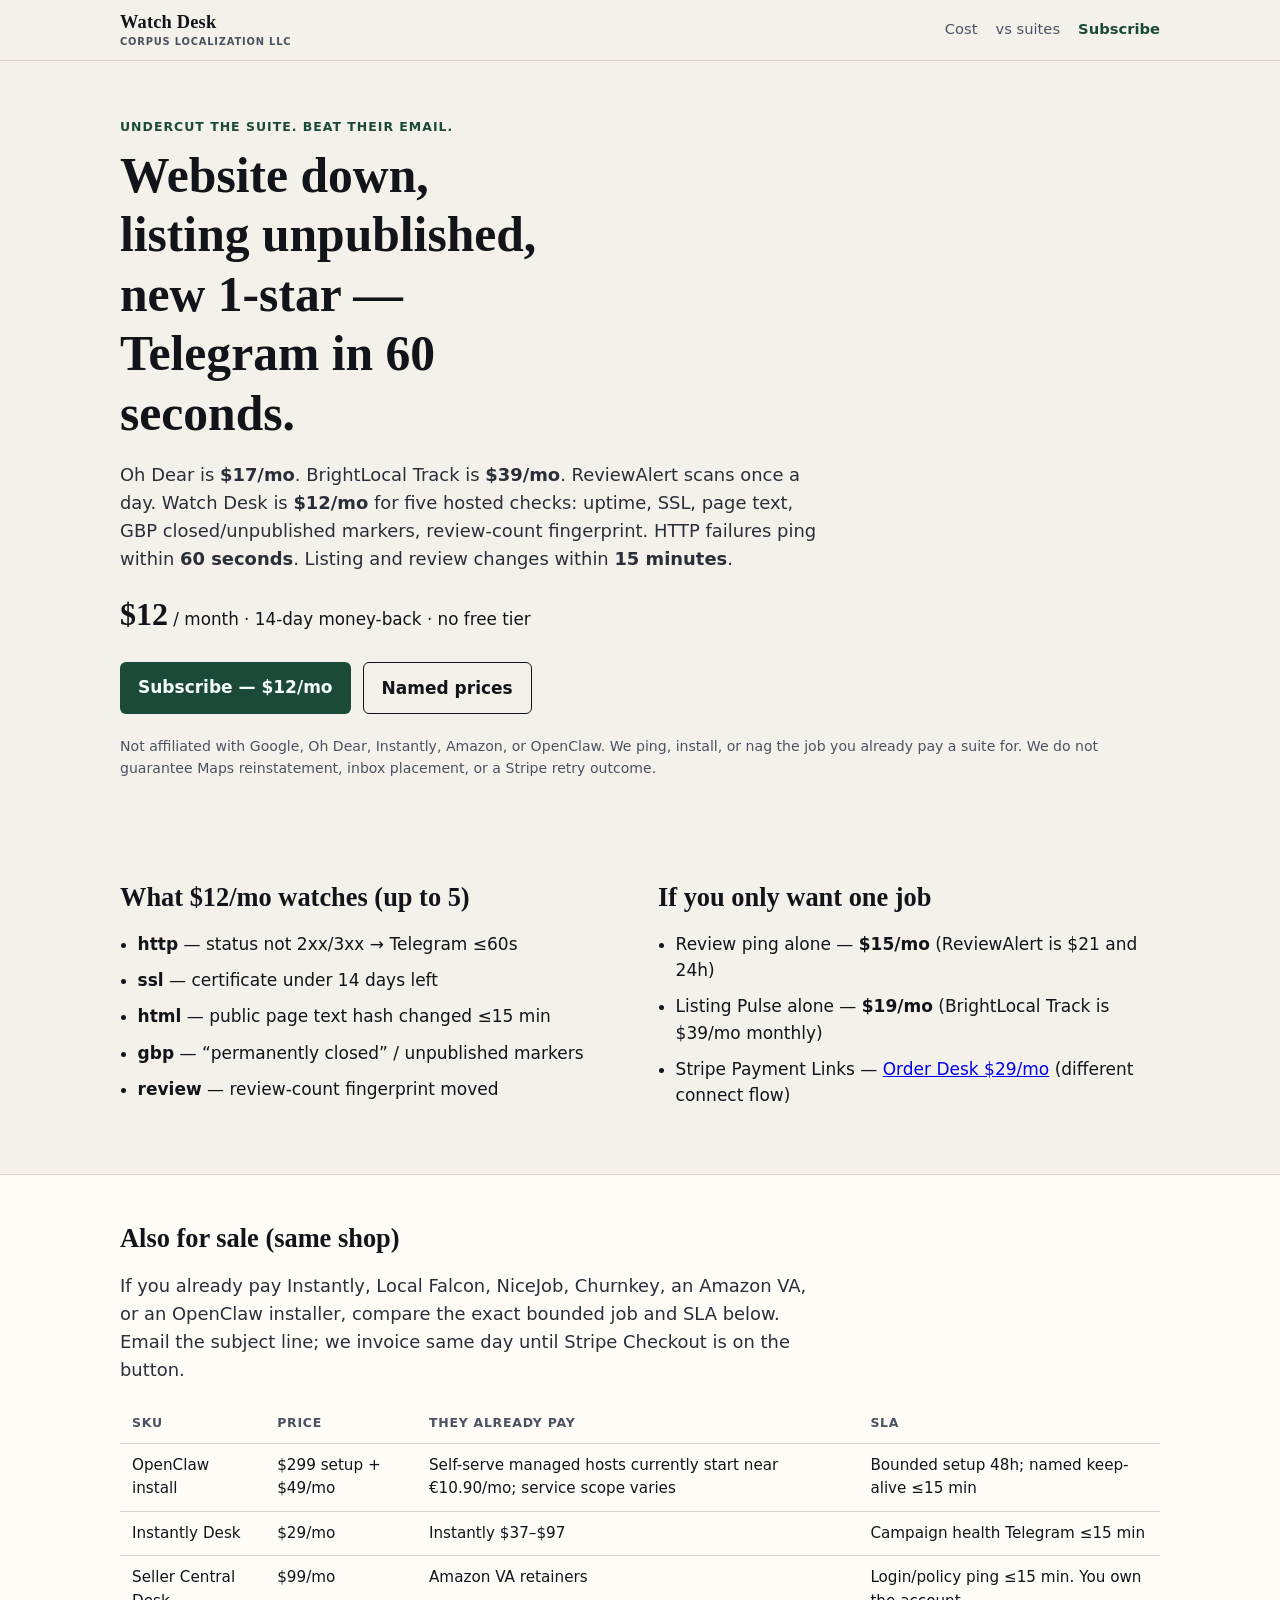
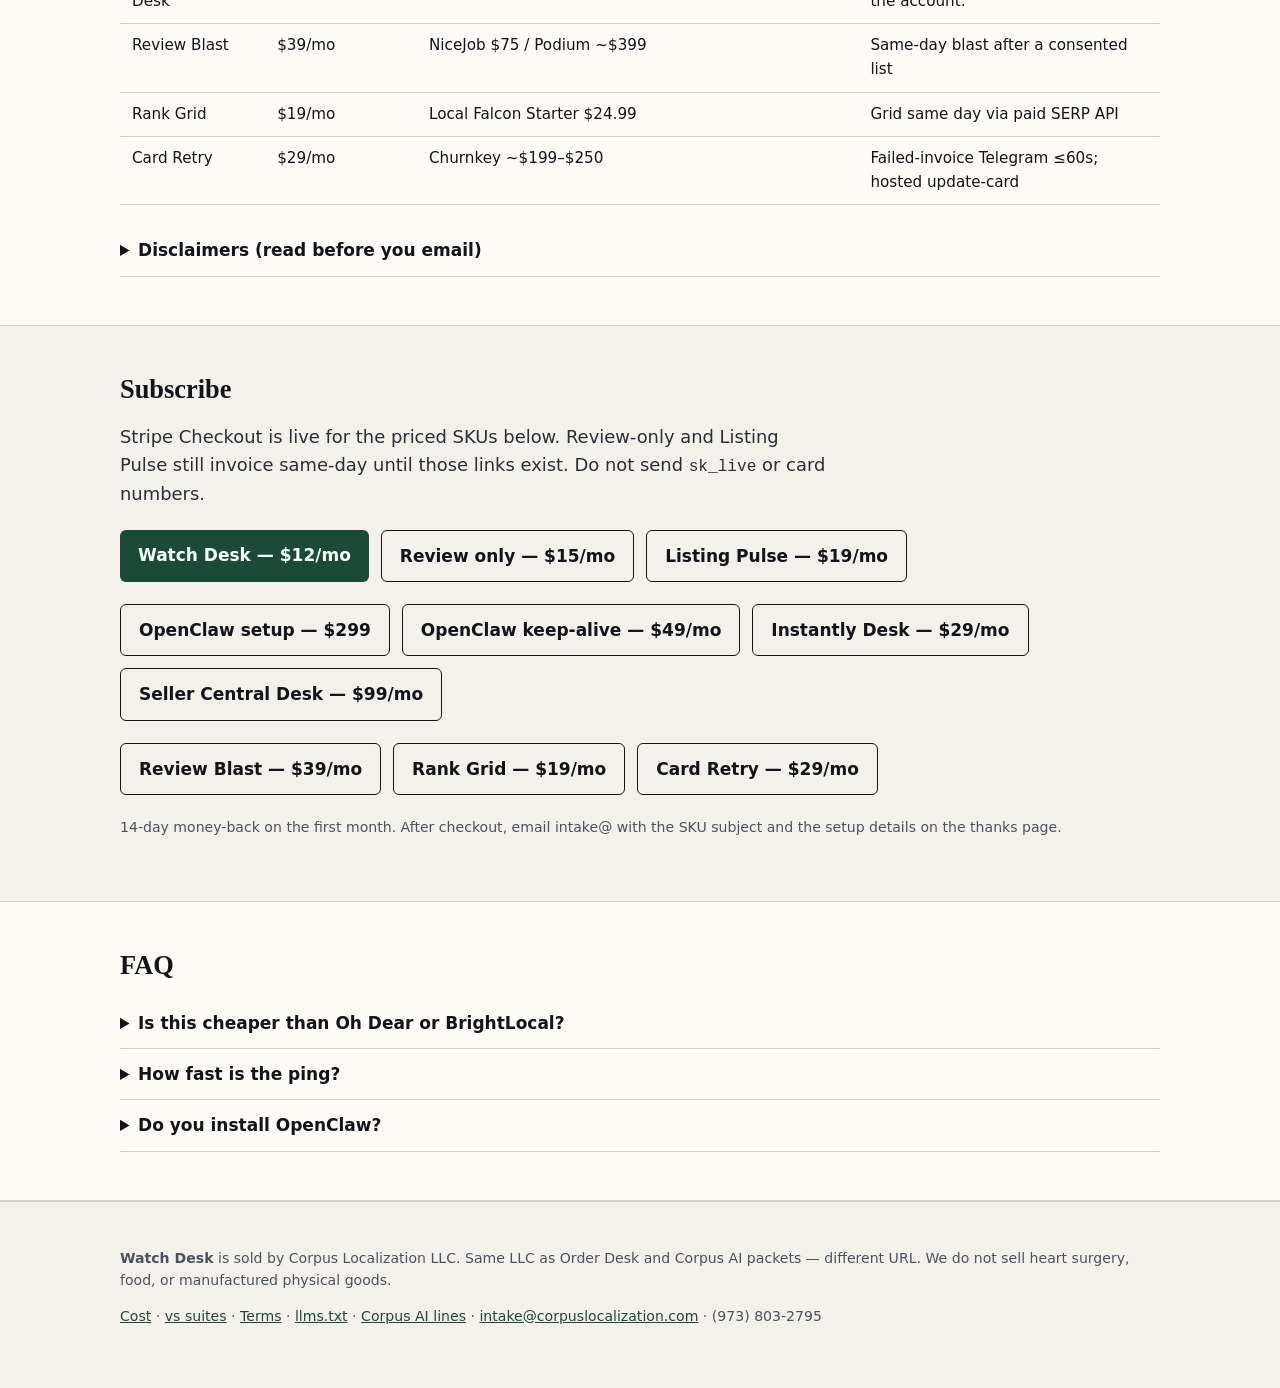
==== commit 56f359ff: "Correct competitive claims on Watch Desk pages (bounded SKUs, no generic cheapest claim) Co-Authored" ====
--- a/index.html
+++ b/index.html
@@ -4,7 +4,7 @@
   <meta charset="utf-8">
   <meta name="viewport" content="width=device-width, initial-scale=1">
   <title>Website down, listing unpublished, new 1-star — Telegram in 60 seconds | Watch Desk</title>
-  <meta name="description" content="Watch Desk $12/mo uptime in 60 seconds. Also: OpenClaw $299+$49, Instantly Desk $29, Seller Central Desk $99, Review Blast $39, Rank Grid $19, Card Retry $29. Cheaper and faster than the suite.">
+  <meta name="description" content="Watch Desk $12/mo uptime in 60 seconds. Also: bounded OpenClaw setup and keep-alive, Instantly Desk, Seller Central Desk, Review Blast, Rank Grid, and Card Retry with named prices and SLAs.">
   <link rel="canonical" href="https://nshempstead1.github.io/watch-desk/">
   <meta name="robots" content="index,follow">
   <meta property="og:title" content="Watch Desk — undercut the suite, faster Telegram">
@@ -103,12 +103,12 @@
     <section class="alt" id="also">
       <div class="wrap">
         <h2>Also for sale (same shop)</h2>
-        <p class="lede">If you already pay Instantly, Local Falcon, NiceJob, Churnkey, an Amazon VA, or an OpenClaw installer, this is the cheaper/faster SKU. Email the subject line; we invoice same day until Stripe Checkout is on the button.</p>
+        <p class="lede">If you already pay Instantly, Local Falcon, NiceJob, Churnkey, an Amazon VA, or an OpenClaw installer, compare the exact bounded job and SLA below. Email the subject line; we invoice same day until Stripe Checkout is on the button.</p>
         <div class="table-wrap">
           <table>
             <thead><tr><th>SKU</th><th>Price</th><th>They already pay</th><th>SLA</th></tr></thead>
             <tbody>
-              <tr><td>OpenClaw install</td><td class="us">$299 setup + $49/mo</td><td>~$1,499 retainers</td><td>Setup packet 48h; keep-alive ≤15 min</td></tr>
+              <tr><td>OpenClaw install</td><td class="us">$299 setup + $49/mo</td><td>Self-serve managed hosts currently start near €10.90/mo; service scope varies</td><td>Bounded setup 48h; named keep-alive ≤15 min</td></tr>
               <tr><td>Instantly Desk</td><td class="us">$29/mo</td><td>Instantly $37–$97</td><td>Campaign health Telegram ≤15 min</td></tr>
               <tr><td>Seller Central Desk</td><td class="us">$99/mo</td><td>Amazon VA retainers</td><td>Login/policy ping ≤15 min. You own the account.</td></tr>
               <tr><td>Review Blast</td><td class="us">$39/mo</td><td>NiceJob $75 / Podium ~$399</td><td>Same-day blast after a consented list</td></tr>
